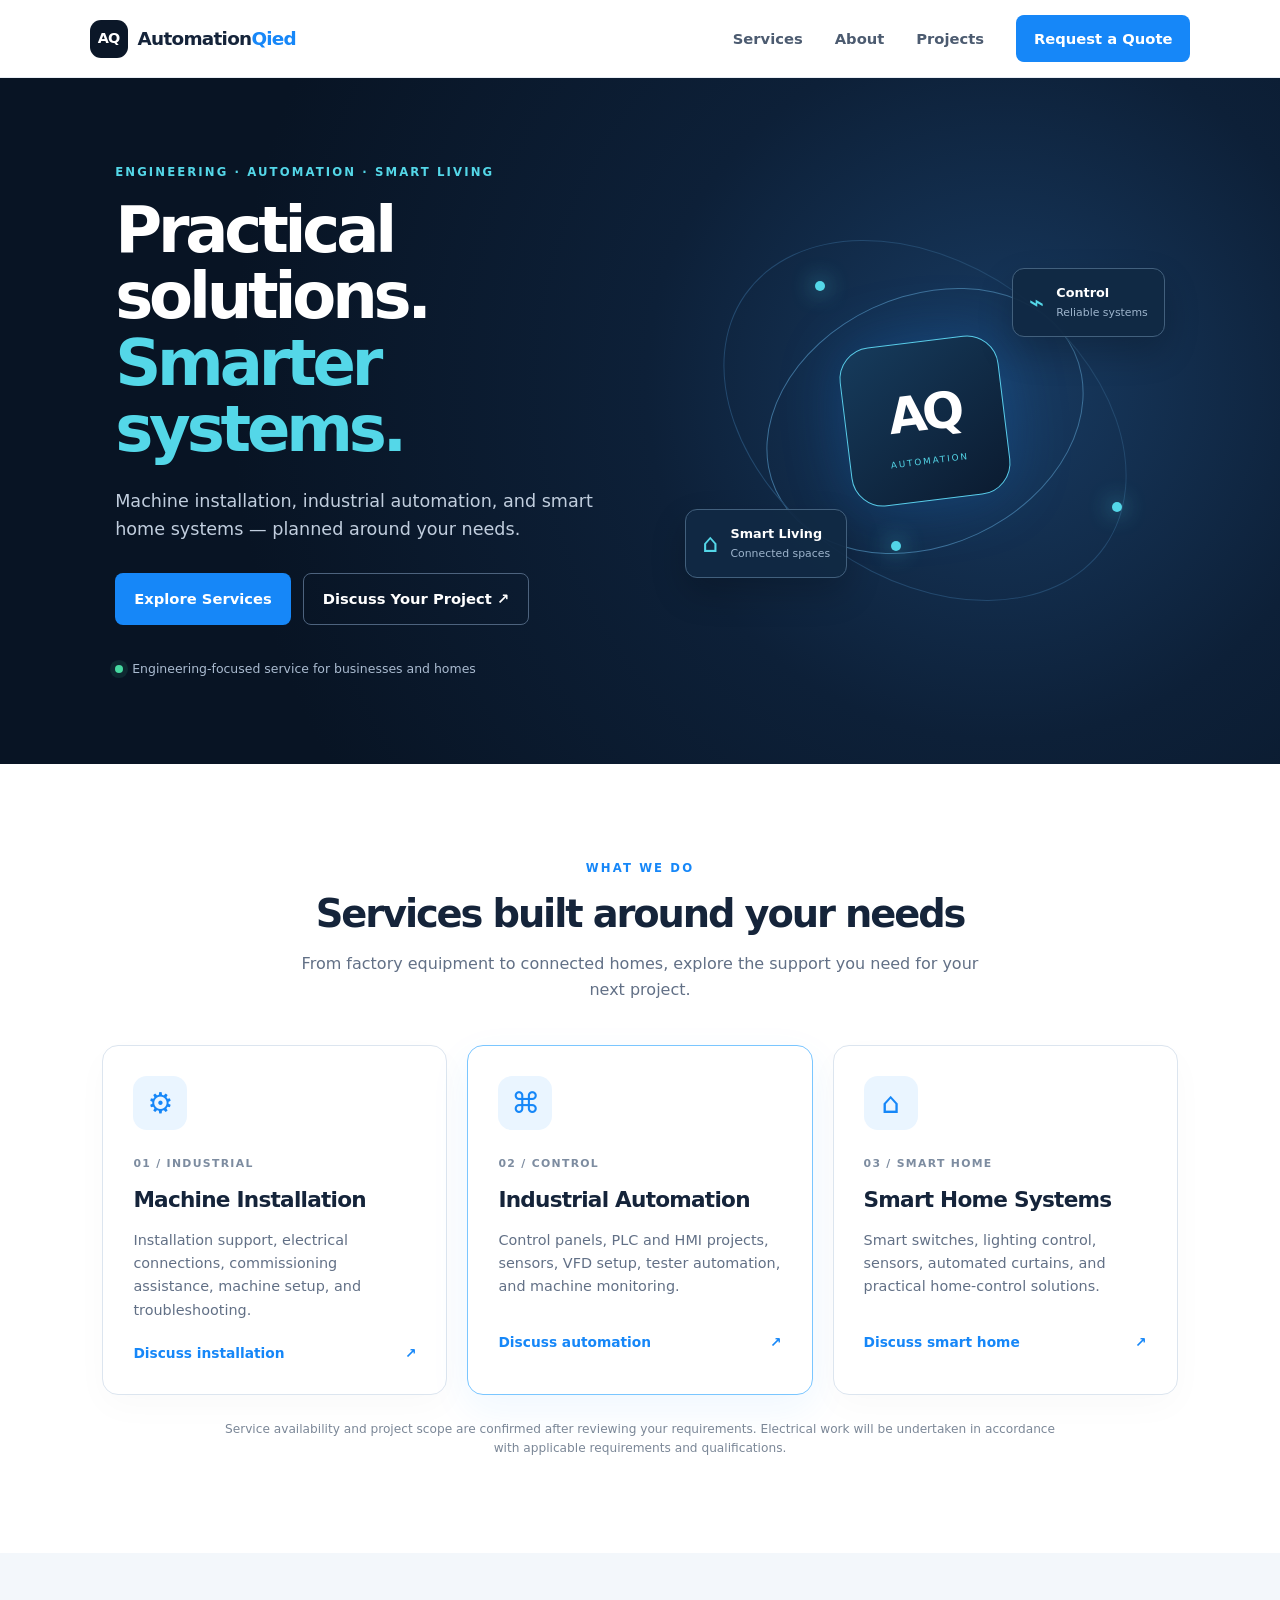
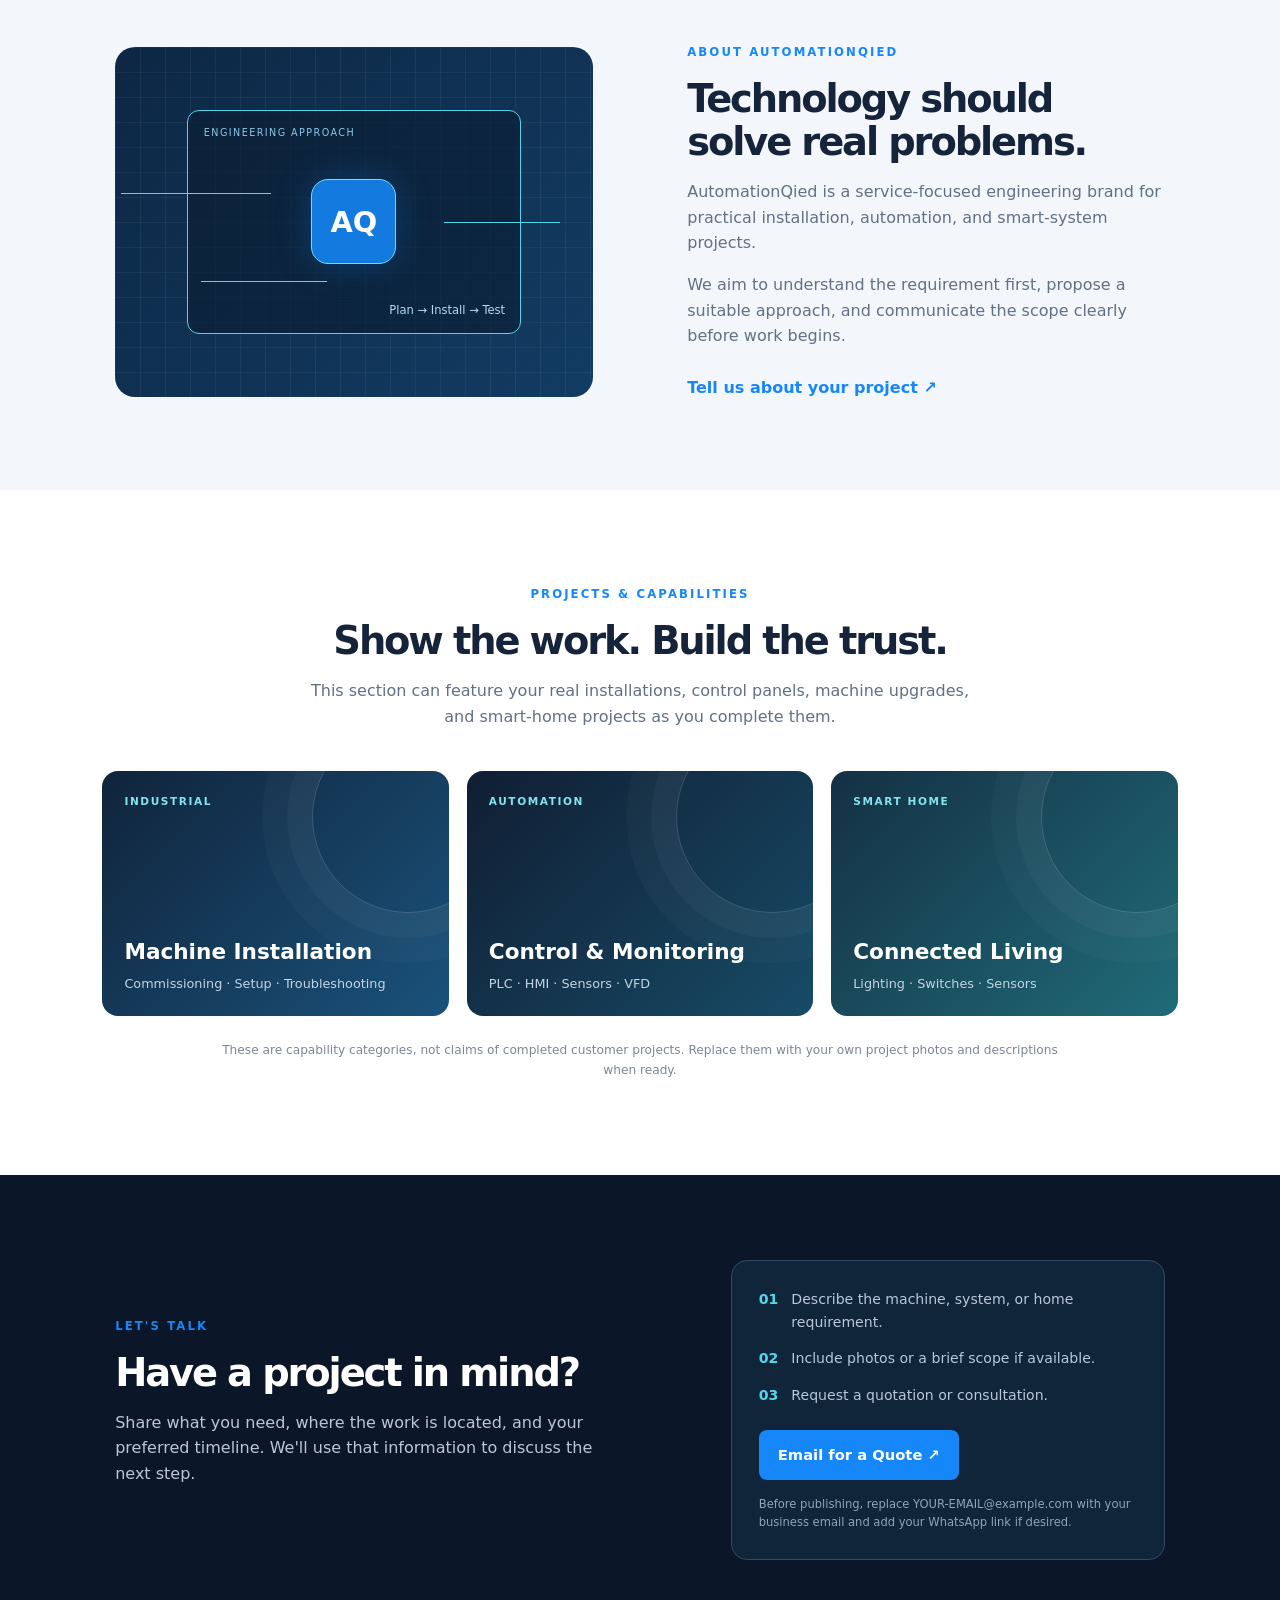
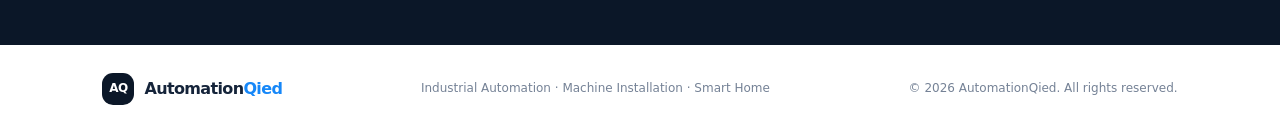
==== index.html @ 0f3cecfa "Add files via upload" ====
<!doctype html>
<html lang="en">
<head>
  <meta charset="utf-8">
  <meta name="viewport" content="width=device-width, initial-scale=1">
  <meta name="description" content="AutomationQied provides industrial machine installation, automation engineering, and smart home solutions.">
  <title>AutomationQied | Industrial Automation & Smart Living</title>
  <link rel="stylesheet" href="style.css">
</head>
<body>
  <header class="site-header">
    <a class="brand" href="#home" aria-label="AutomationQied home">
      <span class="brand-mark">AQ</span>
      <span>Automation<span class="brand-accent">Qied</span></span>
    </a>
    <button class="menu-toggle" aria-label="Toggle navigation" aria-expanded="false">☰</button>
    <nav class="nav">
      <a href="#services">Services</a>
      <a href="#about">About</a>
      <a href="#projects">Projects</a>
      <a class="nav-cta" href="#contact">Request a Quote</a>
    </nav>
  </header>

  <main>
    <section class="hero" id="home">
      <div class="hero-content">
        <p class="eyebrow">ENGINEERING · AUTOMATION · SMART LIVING</p>
        <h1>Practical solutions.<br><span>Smarter systems.</span></h1>
        <p class="hero-copy">Machine installation, industrial automation, and smart home systems — planned around your needs.</p>
        <div class="hero-actions">
          <a class="button button-primary" href="#services">Explore Services</a>
          <a class="button button-secondary" href="#contact">Discuss Your Project ↗</a>
        </div>
        <div class="trust-line"><span class="status-dot"></span> Engineering-focused service for businesses and homes</div>
      </div>
      <div class="hero-art" aria-label="Abstract automation system illustration">
        <div class="orbit orbit-one"></div><div class="orbit orbit-two"></div>
        <div class="core"><span>AQ</span><small>AUTOMATION</small></div>
        <div class="floating-card card-top"><span class="mini-icon">⌁</span><div><b>Control</b><small>Reliable systems</small></div></div>
        <div class="floating-card card-bottom"><span class="mini-icon">⌂</span><div><b>Smart Living</b><small>Connected spaces</small></div></div>
        <div class="node node-one"></div><div class="node node-two"></div><div class="node node-three"></div>
      </div>
    </section>

    <section class="section services-section" id="services">
      <div class="section-heading">
        <p class="eyebrow">WHAT WE DO</p>
        <h2>Services built around your needs</h2>
        <p>From factory equipment to connected homes, explore the support you need for your next project.</p>
      </div>
      <div class="service-grid">
        <article class="service-card">
          <div class="service-icon">⚙</div>
          <p class="card-number">01 / INDUSTRIAL</p>
          <h3>Machine Installation</h3>
          <p>Installation support, electrical connections, commissioning assistance, machine setup, and troubleshooting.</p>
          <a href="#contact">Discuss installation <span>↗</span></a>
        </article>
        <article class="service-card featured">
          <div class="service-icon">⌘</div>
          <p class="card-number">02 / CONTROL</p>
          <h3>Industrial Automation</h3>
          <p>Control panels, PLC and HMI projects, sensors, VFD setup, tester automation, and machine monitoring.</p>
          <a href="#contact">Discuss automation <span>↗</span></a>
        </article>
        <article class="service-card">
          <div class="service-icon">⌂</div>
          <p class="card-number">03 / SMART HOME</p>
          <h3>Smart Home Systems</h3>
          <p>Smart switches, lighting control, sensors, automated curtains, and practical home-control solutions.</p>
          <a href="#contact">Discuss smart home <span>↗</span></a>
        </article>
      </div>
      <p class="scope-note">Service availability and project scope are confirmed after reviewing your requirements. Electrical work will be undertaken in accordance with applicable requirements and qualifications.</p>
    </section>

    <section class="about-section" id="about">
      <div class="about-visual">
        <div class="blueprint-grid"></div>
        <div class="blueprint-panel">
          <span class="panel-label">ENGINEERING APPROACH</span>
          <div class="circuit-line line-a"></div><div class="circuit-line line-b"></div><div class="circuit-line line-c"></div>
          <div class="panel-chip">AQ</div>
          <span class="blueprint-caption">Plan → Install → Test</span>
        </div>
      </div>
      <div class="about-copy">
        <p class="eyebrow">ABOUT AUTOMATIONQIED</p>
        <h2>Technology should solve real problems.</h2>
        <p>AutomationQied is a service-focused engineering brand for practical installation, automation, and smart-system projects.</p>
        <p>We aim to understand the requirement first, propose a suitable approach, and communicate the scope clearly before work begins.</p>
        <a class="text-link" href="#contact">Tell us about your project ↗</a>
      </div>
    </section>

    <section class="section projects-section" id="projects">
      <div class="section-heading">
        <p class="eyebrow">PROJECTS & CAPABILITIES</p>
        <h2>Show the work. Build the trust.</h2>
        <p>This section can feature your real installations, control panels, machine upgrades, and smart-home projects as you complete them.</p>
      </div>
      <div class="project-grid">
        <article class="project-tile tile-one"><span class="tile-tag">INDUSTRIAL</span><div><h3>Machine Installation</h3><p>Commissioning · Setup · Troubleshooting</p></div></article>
        <article class="project-tile tile-two"><span class="tile-tag">AUTOMATION</span><div><h3>Control & Monitoring</h3><p>PLC · HMI · Sensors · VFD</p></div></article>
        <article class="project-tile tile-three"><span class="tile-tag">SMART HOME</span><div><h3>Connected Living</h3><p>Lighting · Switches · Sensors</p></div></article>
      </div>
      <p class="scope-note">These are capability categories, not claims of completed customer projects. Replace them with your own project photos and descriptions when ready.</p>
    </section>

    <section class="contact-section" id="contact">
      <div>
        <p class="eyebrow">LET'S TALK</p>
        <h2>Have a project in mind?</h2>
        <p>Share what you need, where the work is located, and your preferred timeline. We'll use that information to discuss the next step.</p>
      </div>
      <div class="contact-panel">
        <p><span>01</span> Describe the machine, system, or home requirement.</p>
        <p><span>02</span> Include photos or a brief scope if available.</p>
        <p><span>03</span> Request a quotation or consultation.</p>
        <a class="button button-primary" href="mailto:YOUR-EMAIL@example.com?subject=AutomationQied%20Project%20Enquiry">Email for a Quote ↗</a>
        <small>Before publishing, replace YOUR-EMAIL@example.com with your business email and add your WhatsApp link if desired.</small>
      </div>
    </section>
  </main>

  <footer class="site-footer">
    <a class="brand" href="#home"><span class="brand-mark">AQ</span><span>Automation<span class="brand-accent">Qied</span></span></a>
    <p>Industrial Automation · Machine Installation · Smart Home</p>
    <span>© <span id="year"></span> AutomationQied. All rights reserved.</span>
  </footer>
  <script src="script.js"></script>
</body>
</html>
---- style.css ----
:root{--navy:#0b1728;--navy2:#10233c;--blue:#1687f8;--cyan:#54d7e8;--ink:#15243a;--muted:#627086;--pale:#f3f7fb;--line:#dce5ef;--white:#fff}
*{box-sizing:border-box}html{scroll-behavior:smooth;scroll-padding-top:90px}body{margin:0;font-family:Inter,ui-sans-serif,system-ui,-apple-system,"Segoe UI",sans-serif;color:var(--ink);line-height:1.6}a{color:inherit;text-decoration:none}.site-header{height:78px;display:flex;align-items:center;justify-content:space-between;padding:0 7%;background:#fff;border-bottom:1px solid #e9eef5;position:sticky;top:0;z-index:10}.brand{display:flex;align-items:center;gap:10px;font-weight:800;font-size:1.15rem;letter-spacing:-.04em}.brand-mark{display:grid;place-items:center;width:38px;height:38px;border-radius:11px;background:var(--navy);color:#fff;font-size:.9rem;letter-spacing:-.05em}.brand-accent{color:var(--blue)}.nav{display:flex;align-items:center;gap:32px;font-size:.92rem;font-weight:600}.nav a:not(.nav-cta){color:#4c5b70}.nav a:hover,.text-link:hover{color:var(--blue)}.nav-cta{background:var(--blue);color:#fff;padding:12px 18px;border-radius:8px}.menu-toggle{display:none;background:none;border:0;font-size:1.6rem}.hero{min-height:590px;background:radial-gradient(circle at 78% 45%,#183b62 0,#0d2038 33%,#081424 72%);color:#fff;padding:85px 9%;display:grid;grid-template-columns:1.05fr .95fr;align-items:center;gap:40px;overflow:hidden}.hero-content{max-width:640px}.eyebrow{font-size:.73rem;letter-spacing:.18em;font-weight:800;color:var(--blue);margin:0 0 15px}.hero .eyebrow{color:var(--cyan)}h1,h2,h3,p{margin-top:0}h1{font-size:clamp(2.8rem,5vw,4.8rem);line-height:1.04;letter-spacing:-.065em;margin-bottom:24px}h1 span{color:var(--cyan)}.hero-copy{font-size:1.1rem;color:#c1cede;max-width:520px;margin-bottom:30px}.hero-actions{display:flex;gap:12px;flex-wrap:wrap}.button{display:inline-flex;align-items:center;justify-content:center;padding:13px 19px;border-radius:8px;font-weight:750;font-size:.92rem;transition:transform .2s,background .2s}.button:hover{transform:translateY(-2px)}.button-primary{background:var(--blue);color:#fff}.button-primary:hover{background:#0875df}.button-secondary{border:1px solid #4d637e;color:#fff}.trust-line{font-size:.78rem;color:#aabbd0;margin-top:34px;display:flex;align-items:center;gap:9px}.status-dot{width:8px;height:8px;border-radius:50%;background:#46d9a0;box-shadow:0 0 0 5px #46d9a01b}.hero-art{height:370px;position:relative;display:grid;place-items:center}.orbit{position:absolute;border:1px solid #3d7098;border-radius:50%;transform:rotate(-25deg)}.orbit-one{width:330px;height:250px}.orbit-two{width:440px;height:315px;border-color:#23496e;transform:rotate(35deg)}.core{width:160px;height:160px;border:1px solid #58cce9;border-radius:32px;background:linear-gradient(145deg,#163b5c,#0b1b30);box-shadow:0 0 65px #1687f83b;display:flex;align-items:center;justify-content:center;flex-direction:column;transform:rotate(-7deg);z-index:2}.core span{font-size:3.1rem;font-weight:900;letter-spacing:-.09em;color:#fff}.core small{font-size:.55rem;letter-spacing:.22em;color:var(--cyan)}.floating-card{position:absolute;display:flex;gap:12px;align-items:center;padding:13px 16px;border:1px solid #42607d;background:#102944eF;border-radius:12px;box-shadow:0 15px 35px #0003;z-index:3}.floating-card b,.floating-card small{display:block}.floating-card b{font-size:.8rem}.floating-card small{font-size:.68rem;color:#9db4cc}.mini-icon{font-size:1.6rem;color:var(--cyan)}.card-top{top:32px;right:0}.card-bottom{bottom:28px;left:0}.node{position:absolute;width:10px;height:10px;background:var(--cyan);border-radius:50%;box-shadow:0 0 22px var(--cyan)}.node-one{top:45px;left:27%}.node-two{right:9%;bottom:94px}.node-three{bottom:55px;left:43%}.section{padding:95px 8%}.section-heading{text-align:center;max-width:680px;margin:0 auto 42px}.section-heading h2,.about-copy h2,.contact-section h2{font-size:clamp(2rem,3vw,3rem);letter-spacing:-.055em;line-height:1.12;margin-bottom:16px}.section-heading>p:last-child,.about-copy>p:not(.eyebrow),.contact-section>div>p:not(.eyebrow){color:var(--muted)}.service-grid{display:grid;grid-template-columns:repeat(3,1fr);gap:20px}.service-card{border:1px solid var(--line);border-radius:16px;padding:30px;background:#fff;min-height:320px;box-shadow:0 12px 35px #11223a06}.service-card.featured{border-color:#7ac6ff;box-shadow:0 14px 40px #1687f812}.service-icon{width:54px;height:54px;display:grid;place-items:center;background:#eaf5ff;border-radius:14px;font-size:1.8rem;color:var(--blue);margin-bottom:25px}.card-number{font-size:.68rem;letter-spacing:.12em;font-weight:800;color:#7d8ca0}.service-card h3{font-size:1.35rem;letter-spacing:-.035em;margin-bottom:12px}.service-card>p:not(.card-number){font-size:.9rem;color:var(--muted);min-height:82px}.service-card a{display:flex;justify-content:space-between;align-items:center;font-weight:750;font-size:.86rem;color:var(--blue);margin-top:20px}.scope-note{font-size:.76rem;color:#7b8797;text-align:center;margin:25px auto 0;max-width:850px}.about-section{background:var(--pale);padding:90px 9%;display:grid;grid-template-columns:1fr 1fr;align-items:center;gap:9%}.about-visual{height:350px;position:relative;background:linear-gradient(135deg,#0d2744,#123c63);border-radius:20px;overflow:hidden;display:grid;place-items:center}.blueprint-grid{position:absolute;inset:0;background-image:linear-gradient(#ffffff0c 1px,transparent 1px),linear-gradient(90deg,#ffffff0c 1px,transparent 1px);background-size:25px 25px}.blueprint-panel{width:70%;height:64%;border:1px solid #58d2e8;border-radius:12px;position:relative;background:#0b1d32a8;display:grid;place-items:center}.panel-label{position:absolute;top:14px;left:16px;font-size:.6rem;letter-spacing:.15em;color:#8dc6e7}.panel-chip{width:85px;height:85px;display:grid;place-items:center;background:#137be0;color:#fff;border:1px solid #72dcf2;border-radius:17px;font-size:1.8rem;font-weight:900;box-shadow:0 0 35px #1687f844}.circuit-line{position:absolute;height:1px;background:#55d6e8}.line-a{width:45%;left:-20%;top:37%}.line-b{width:35%;right:-12%;top:50%}.line-c{width:38%;left:4%;bottom:23%}.blueprint-caption{position:absolute;bottom:13px;right:15px;color:#b5d9ee;font-size:.72rem}.about-copy h2{max-width:480px}.about-copy>p:not(.eyebrow){max-width:500px}.text-link{display:inline-block;margin-top:10px;color:var(--blue);font-weight:800}.projects-section{background:#fff}.project-grid{display:grid;grid-template-columns:repeat(3,1fr);gap:18px}.project-tile{min-height:245px;padding:22px;border-radius:16px;display:flex;flex-direction:column;justify-content:space-between;color:#fff;overflow:hidden;position:relative;background:linear-gradient(135deg,#10243b,#1a527b)}.project-tile:after{content:"";position:absolute;width:190px;height:190px;border:1px solid #ffffff2c;border-radius:50%;right:-55px;top:-50px;box-shadow:0 0 0 25px #ffffff08,0 0 0 50px #ffffff06}.tile-two{background:linear-gradient(135deg,#101e33,#174b66)}.tile-three{background:linear-gradient(135deg,#143044,#206b78)}.tile-tag{font-size:.66rem;letter-spacing:.15em;font-weight:800;color:#83e4ef;z-index:1}.project-tile>div{z-index:1}.project-tile h3{font-size:1.35rem;margin-bottom:4px}.project-tile p{font-size:.8rem;color:#c4d4e4;margin-bottom:0}.contact-section{padding:85px 9%;background:var(--navy);color:#fff;display:grid;grid-template-columns:1fr .85fr;gap:10%;align-items:center}.contact-section>div>p:not(.eyebrow){color:#b9c8d9;max-width:490px}.contact-panel{border:1px solid #344a63;background:#10243a;border-radius:16px;padding:27px}.contact-panel p{font-size:.88rem;color:#d6e1ed;display:flex;gap:13px}.contact-panel p span{color:var(--cyan);font-weight:900}.contact-panel .button{margin:10px 0 15px}.contact-panel small{display:block;color:#8fa4ba;font-size:.72rem}.site-footer{padding:28px 8%;display:flex;align-items:center;justify-content:space-between;gap:20px;flex-wrap:wrap;background:#fff}.site-footer p,.site-footer>span{font-size:.75rem;color:#758296;margin:0}.site-footer .brand{font-size:1rem}.site-footer .brand-mark{width:32px;height:32px;font-size:.75rem}
@media(max-width:850px){.site-header{padding:0 5%}.menu-toggle{display:block;color:var(--ink)}.nav{display:none;position:absolute;top:77px;left:0;right:0;padding:22px 6%;background:#fff;border-bottom:1px solid var(--line);flex-direction:column;align-items:stretch;gap:18px}.nav.open{display:flex}.nav-cta{text-align:center}.hero{grid-template-columns:1fr;padding:70px 7%;gap:5px}.hero-art{height:300px}.service-grid,.project-grid{grid-template-columns:1fr}.service-card{min-height:unset}.service-card>p:not(.card-number){min-height:unset}.about-section,.contact-section{grid-template-columns:1fr;padding:70px 7%;gap:40px}.about-visual{height:300px}.section{padding:70px 7%}.site-footer{padding:28px 7%;flex-direction:column;align-items:flex-start;gap:12px}}
@media(prefers-reduced-motion:reduce){html{scroll-behavior:auto}*,*:before,*:after{transition:none!important}}
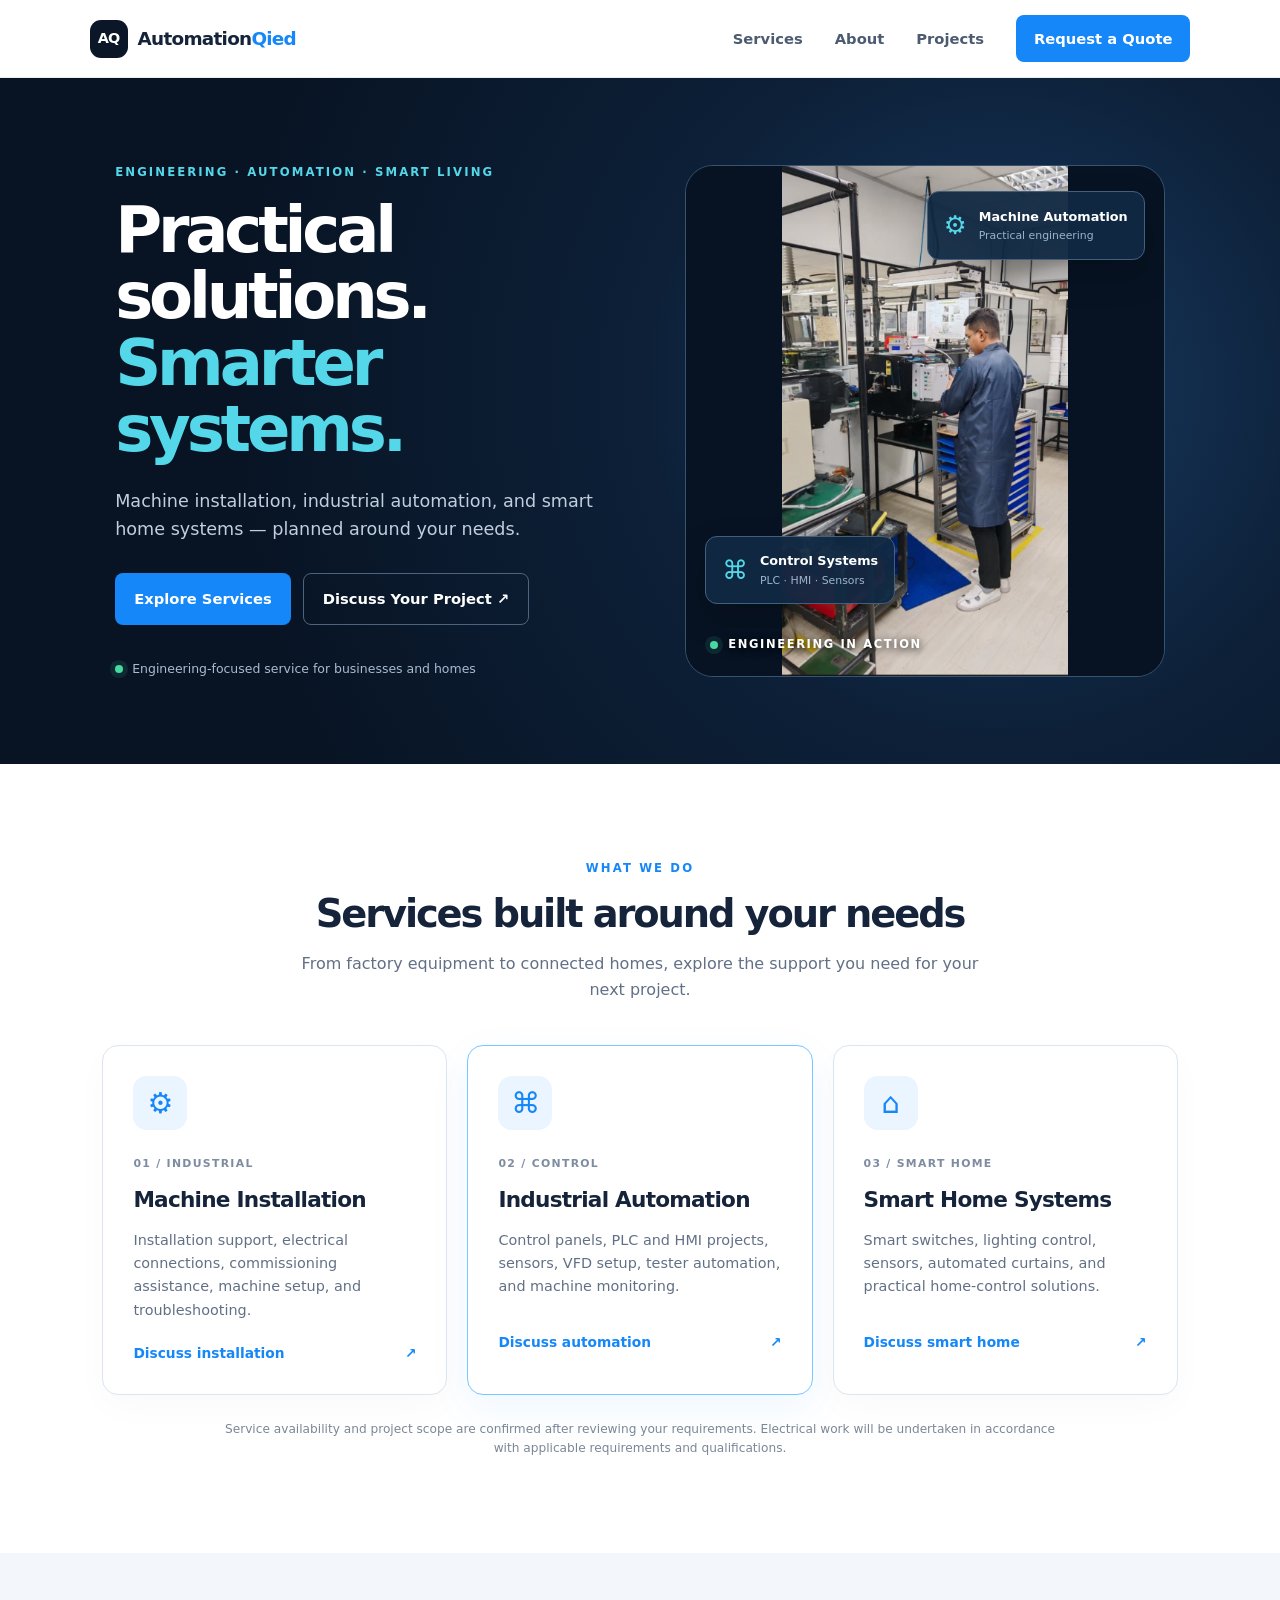
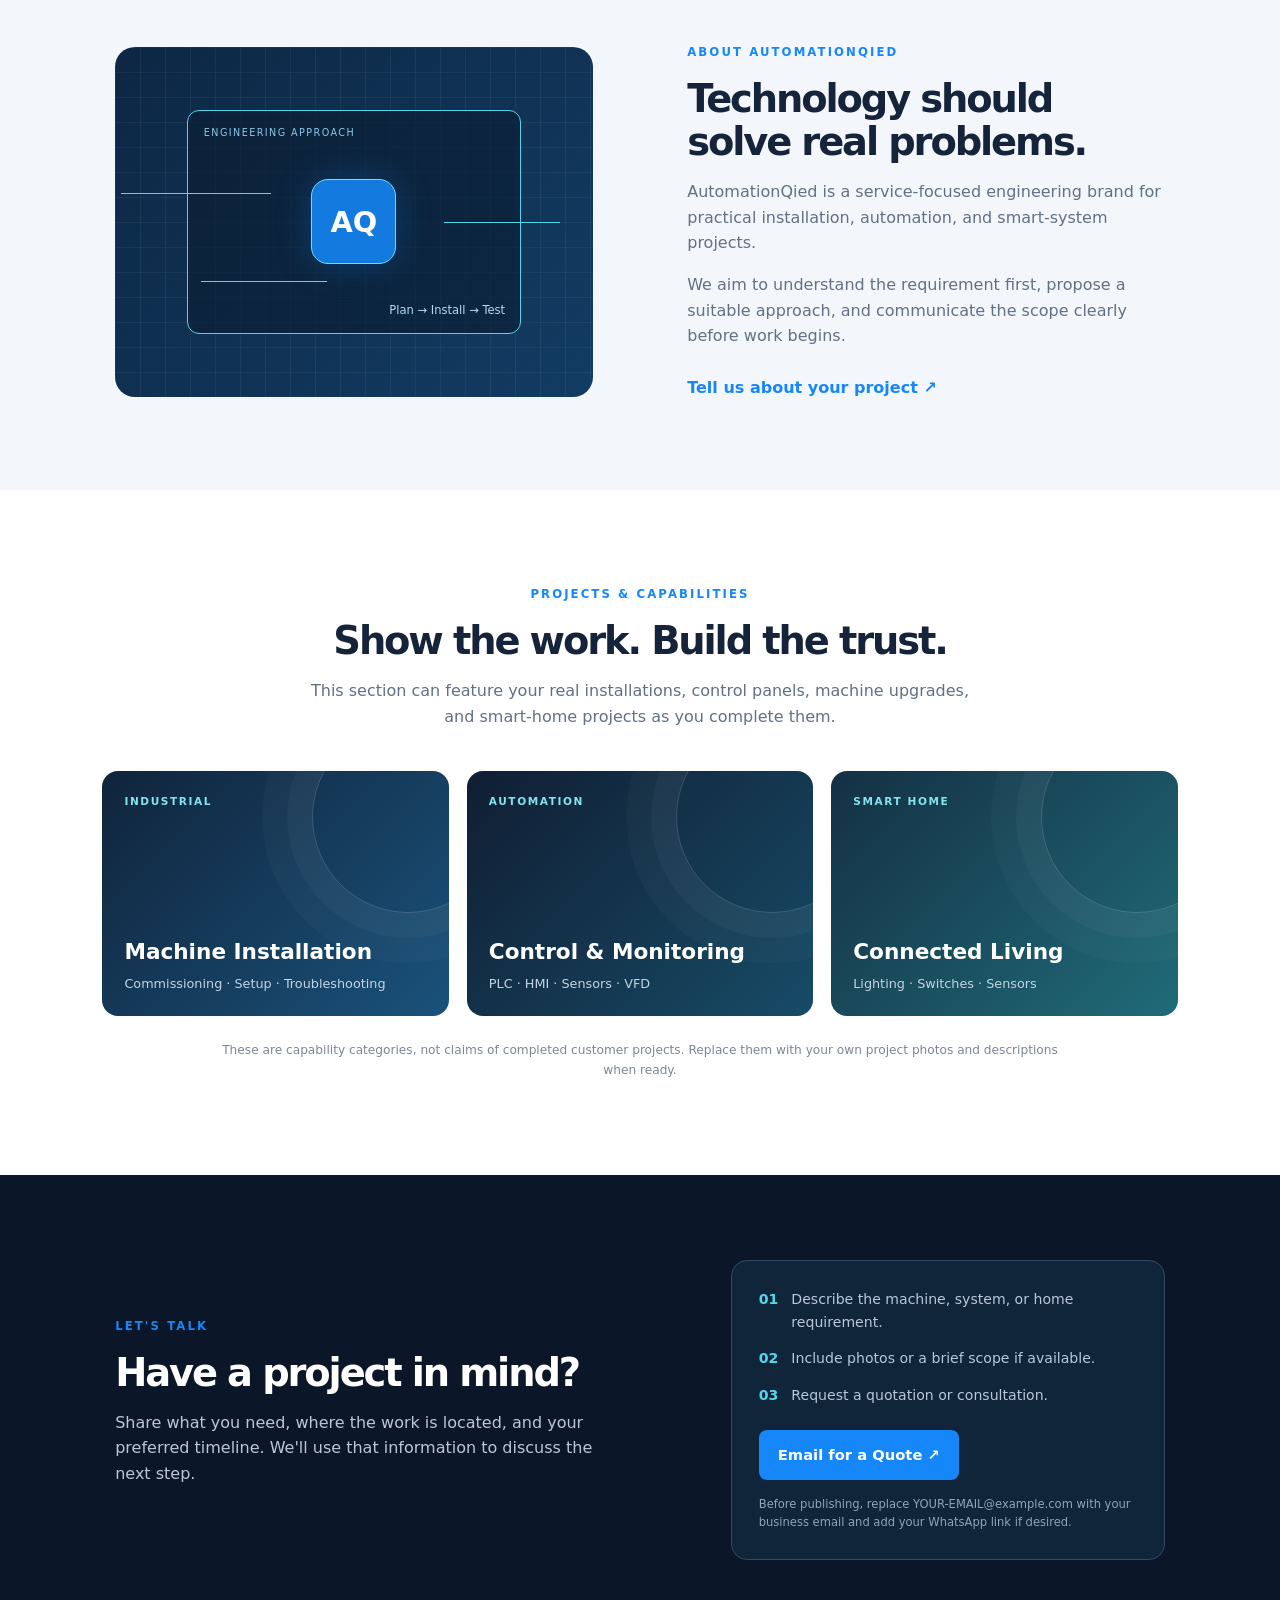
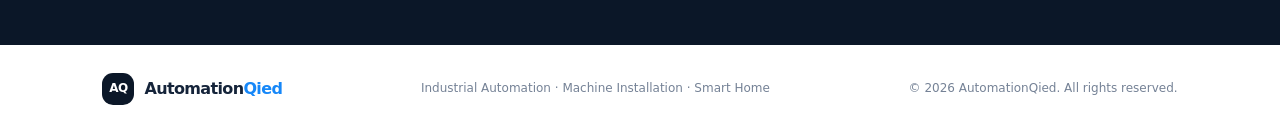
==== commit ebb094fd: "Add files via upload" ====
--- a/index.html
+++ b/index.html
@@ -34,12 +34,11 @@
         </div>
         <div class="trust-line"><span class="status-dot"></span> Engineering-focused service for businesses and homes</div>
       </div>
-      <div class="hero-art" aria-label="Abstract automation system illustration">
-        <div class="orbit orbit-one"></div><div class="orbit orbit-two"></div>
-        <div class="core"><span>AQ</span><small>AUTOMATION</small></div>
-        <div class="floating-card card-top"><span class="mini-icon">⌁</span><div><b>Control</b><small>Reliable systems</small></div></div>
-        <div class="floating-card card-bottom"><span class="mini-icon">⌂</span><div><b>Smart Living</b><small>Connected spaces</small></div></div>
-        <div class="node node-one"></div><div class="node node-two"></div><div class="node node-three"></div>
+      <div class="hero-art" aria-label="Engineering in action: machine testing work">
+        <img class="hero-photo" src="assets/images/engineering-in-action.png" alt="Engineering work beside an industrial testing machine">
+        <div class="floating-card card-top"><span class="mini-icon">⚙</span><div><b>Machine Automation</b><small>Practical engineering</small></div></div>
+        <div class="floating-card card-bottom"><span class="mini-icon">⌘</span><div><b>Control Systems</b><small>PLC · HMI · Sensors</small></div></div>
+        <div class="hero-photo-caption"><span class="status-dot"></span> ENGINEERING IN ACTION</div>
       </div>
     </section>
 
--- a/style.css
+++ b/style.css
@@ -2,3 +2,13 @@
 *{box-sizing:border-box}html{scroll-behavior:smooth;scroll-padding-top:90px}body{margin:0;font-family:Inter,ui-sans-serif,system-ui,-apple-system,"Segoe UI",sans-serif;color:var(--ink);line-height:1.6}a{color:inherit;text-decoration:none}.site-header{height:78px;display:flex;align-items:center;justify-content:space-between;padding:0 7%;background:#fff;border-bottom:1px solid #e9eef5;position:sticky;top:0;z-index:10}.brand{display:flex;align-items:center;gap:10px;font-weight:800;font-size:1.15rem;letter-spacing:-.04em}.brand-mark{display:grid;place-items:center;width:38px;height:38px;border-radius:11px;background:var(--navy);color:#fff;font-size:.9rem;letter-spacing:-.05em}.brand-accent{color:var(--blue)}.nav{display:flex;align-items:center;gap:32px;font-size:.92rem;font-weight:600}.nav a:not(.nav-cta){color:#4c5b70}.nav a:hover,.text-link:hover{color:var(--blue)}.nav-cta{background:var(--blue);color:#fff;padding:12px 18px;border-radius:8px}.menu-toggle{display:none;background:none;border:0;font-size:1.6rem}.hero{min-height:590px;background:radial-gradient(circle at 78% 45%,#183b62 0,#0d2038 33%,#081424 72%);color:#fff;padding:85px 9%;display:grid;grid-template-columns:1.05fr .95fr;align-items:center;gap:40px;overflow:hidden}.hero-content{max-width:640px}.eyebrow{font-size:.73rem;letter-spacing:.18em;font-weight:800;color:var(--blue);margin:0 0 15px}.hero .eyebrow{color:var(--cyan)}h1,h2,h3,p{margin-top:0}h1{font-size:clamp(2.8rem,5vw,4.8rem);line-height:1.04;letter-spacing:-.065em;margin-bottom:24px}h1 span{color:var(--cyan)}.hero-copy{font-size:1.1rem;color:#c1cede;max-width:520px;margin-bottom:30px}.hero-actions{display:flex;gap:12px;flex-wrap:wrap}.button{display:inline-flex;align-items:center;justify-content:center;padding:13px 19px;border-radius:8px;font-weight:750;font-size:.92rem;transition:transform .2s,background .2s}.button:hover{transform:translateY(-2px)}.button-primary{background:var(--blue);color:#fff}.button-primary:hover{background:#0875df}.button-secondary{border:1px solid #4d637e;color:#fff}.trust-line{font-size:.78rem;color:#aabbd0;margin-top:34px;display:flex;align-items:center;gap:9px}.status-dot{width:8px;height:8px;border-radius:50%;background:#46d9a0;box-shadow:0 0 0 5px #46d9a01b}.hero-art{height:370px;position:relative;display:grid;place-items:center}.orbit{position:absolute;border:1px solid #3d7098;border-radius:50%;transform:rotate(-25deg)}.orbit-one{width:330px;height:250px}.orbit-two{width:440px;height:315px;border-color:#23496e;transform:rotate(35deg)}.core{width:160px;height:160px;border:1px solid #58cce9;border-radius:32px;background:linear-gradient(145deg,#163b5c,#0b1b30);box-shadow:0 0 65px #1687f83b;display:flex;align-items:center;justify-content:center;flex-direction:column;transform:rotate(-7deg);z-index:2}.core span{font-size:3.1rem;font-weight:900;letter-spacing:-.09em;color:#fff}.core small{font-size:.55rem;letter-spacing:.22em;color:var(--cyan)}.floating-card{position:absolute;display:flex;gap:12px;align-items:center;padding:13px 16px;border:1px solid #42607d;background:#102944eF;border-radius:12px;box-shadow:0 15px 35px #0003;z-index:3}.floating-card b,.floating-card small{display:block}.floating-card b{font-size:.8rem}.floating-card small{font-size:.68rem;color:#9db4cc}.mini-icon{font-size:1.6rem;color:var(--cyan)}.card-top{top:32px;right:0}.card-bottom{bottom:28px;left:0}.node{position:absolute;width:10px;height:10px;background:var(--cyan);border-radius:50%;box-shadow:0 0 22px var(--cyan)}.node-one{top:45px;left:27%}.node-two{right:9%;bottom:94px}.node-three{bottom:55px;left:43%}.section{padding:95px 8%}.section-heading{text-align:center;max-width:680px;margin:0 auto 42px}.section-heading h2,.about-copy h2,.contact-section h2{font-size:clamp(2rem,3vw,3rem);letter-spacing:-.055em;line-height:1.12;margin-bottom:16px}.section-heading>p:last-child,.about-copy>p:not(.eyebrow),.contact-section>div>p:not(.eyebrow){color:var(--muted)}.service-grid{display:grid;grid-template-columns:repeat(3,1fr);gap:20px}.service-card{border:1px solid var(--line);border-radius:16px;padding:30px;background:#fff;min-height:320px;box-shadow:0 12px 35px #11223a06}.service-card.featured{border-color:#7ac6ff;box-shadow:0 14px 40px #1687f812}.service-icon{width:54px;height:54px;display:grid;place-items:center;background:#eaf5ff;border-radius:14px;font-size:1.8rem;color:var(--blue);margin-bottom:25px}.card-number{font-size:.68rem;letter-spacing:.12em;font-weight:800;color:#7d8ca0}.service-card h3{font-size:1.35rem;letter-spacing:-.035em;margin-bottom:12px}.service-card>p:not(.card-number){font-size:.9rem;color:var(--muted);min-height:82px}.service-card a{display:flex;justify-content:space-between;align-items:center;font-weight:750;font-size:.86rem;color:var(--blue);margin-top:20px}.scope-note{font-size:.76rem;color:#7b8797;text-align:center;margin:25px auto 0;max-width:850px}.about-section{background:var(--pale);padding:90px 9%;display:grid;grid-template-columns:1fr 1fr;align-items:center;gap:9%}.about-visual{height:350px;position:relative;background:linear-gradient(135deg,#0d2744,#123c63);border-radius:20px;overflow:hidden;display:grid;place-items:center}.blueprint-grid{position:absolute;inset:0;background-image:linear-gradient(#ffffff0c 1px,transparent 1px),linear-gradient(90deg,#ffffff0c 1px,transparent 1px);background-size:25px 25px}.blueprint-panel{width:70%;height:64%;border:1px solid #58d2e8;border-radius:12px;position:relative;background:#0b1d32a8;display:grid;place-items:center}.panel-label{position:absolute;top:14px;left:16px;font-size:.6rem;letter-spacing:.15em;color:#8dc6e7}.panel-chip{width:85px;height:85px;display:grid;place-items:center;background:#137be0;color:#fff;border:1px solid #72dcf2;border-radius:17px;font-size:1.8rem;font-weight:900;box-shadow:0 0 35px #1687f844}.circuit-line{position:absolute;height:1px;background:#55d6e8}.line-a{width:45%;left:-20%;top:37%}.line-b{width:35%;right:-12%;top:50%}.line-c{width:38%;left:4%;bottom:23%}.blueprint-caption{position:absolute;bottom:13px;right:15px;color:#b5d9ee;font-size:.72rem}.about-copy h2{max-width:480px}.about-copy>p:not(.eyebrow){max-width:500px}.text-link{display:inline-block;margin-top:10px;color:var(--blue);font-weight:800}.projects-section{background:#fff}.project-grid{display:grid;grid-template-columns:repeat(3,1fr);gap:18px}.project-tile{min-height:245px;padding:22px;border-radius:16px;display:flex;flex-direction:column;justify-content:space-between;color:#fff;overflow:hidden;position:relative;background:linear-gradient(135deg,#10243b,#1a527b)}.project-tile:after{content:"";position:absolute;width:190px;height:190px;border:1px solid #ffffff2c;border-radius:50%;right:-55px;top:-50px;box-shadow:0 0 0 25px #ffffff08,0 0 0 50px #ffffff06}.tile-two{background:linear-gradient(135deg,#101e33,#174b66)}.tile-three{background:linear-gradient(135deg,#143044,#206b78)}.tile-tag{font-size:.66rem;letter-spacing:.15em;font-weight:800;color:#83e4ef;z-index:1}.project-tile>div{z-index:1}.project-tile h3{font-size:1.35rem;margin-bottom:4px}.project-tile p{font-size:.8rem;color:#c4d4e4;margin-bottom:0}.contact-section{padding:85px 9%;background:var(--navy);color:#fff;display:grid;grid-template-columns:1fr .85fr;gap:10%;align-items:center}.contact-section>div>p:not(.eyebrow){color:#b9c8d9;max-width:490px}.contact-panel{border:1px solid #344a63;background:#10243a;border-radius:16px;padding:27px}.contact-panel p{font-size:.88rem;color:#d6e1ed;display:flex;gap:13px}.contact-panel p span{color:var(--cyan);font-weight:900}.contact-panel .button{margin:10px 0 15px}.contact-panel small{display:block;color:#8fa4ba;font-size:.72rem}.site-footer{padding:28px 8%;display:flex;align-items:center;justify-content:space-between;gap:20px;flex-wrap:wrap;background:#fff}.site-footer p,.site-footer>span{font-size:.75rem;color:#758296;margin:0}.site-footer .brand{font-size:1rem}.site-footer .brand-mark{width:32px;height:32px;font-size:.75rem}
 @media(max-width:850px){.site-header{padding:0 5%}.menu-toggle{display:block;color:var(--ink)}.nav{display:none;position:absolute;top:77px;left:0;right:0;padding:22px 6%;background:#fff;border-bottom:1px solid var(--line);flex-direction:column;align-items:stretch;gap:18px}.nav.open{display:flex}.nav-cta{text-align:center}.hero{grid-template-columns:1fr;padding:70px 7%;gap:5px}.hero-art{height:300px}.service-grid,.project-grid{grid-template-columns:1fr}.service-card{min-height:unset}.service-card>p:not(.card-number){min-height:unset}.about-section,.contact-section{grid-template-columns:1fr;padding:70px 7%;gap:40px}.about-visual{height:300px}.section{padding:70px 7%}.site-footer{padding:28px 7%;flex-direction:column;align-items:flex-start;gap:12px}}
 @media(prefers-reduced-motion:reduce){html{scroll-behavior:auto}*,*:before,*:after{transition:none!important}}
+
+/* Engineering in Action photo: local asset, no DNS/domain changes */
+.hero-art{height:clamp(420px,40vw,630px);min-height:420px;border:1px solid #38536e;border-radius:28px;overflow:hidden;background:#071323;display:flex;align-items:center;justify-content:center;isolation:isolate}
+.hero-photo{display:block;width:100%;height:100%;object-fit:contain;object-position:center center;background:#071323}
+.hero-art .floating-card{z-index:3}
+.hero-art .card-top{top:5%;right:4%}
+.hero-art .card-bottom{bottom:14%;left:4%}
+.hero-photo-caption{position:absolute;z-index:3;left:24px;bottom:22px;display:flex;align-items:center;gap:10px;color:#fff;font-size:.72rem;font-weight:850;letter-spacing:.14em;text-shadow:0 2px 8px #000}
+@media(max-width:850px){.hero-art{height:460px;min-height:0}.hero-photo{object-fit:contain}.hero-art .card-top{top:14px;right:12px}.hero-art .card-bottom{bottom:70px;left:12px}.hero-photo-caption{left:16px;bottom:18px;font-size:.62rem}}
+@media(max-width:480px){.hero-art{height:420px}.hero-art .floating-card{padding:9px 11px}.hero-art .floating-card b{font-size:.72rem}.hero-art .floating-card small{font-size:.62rem}}
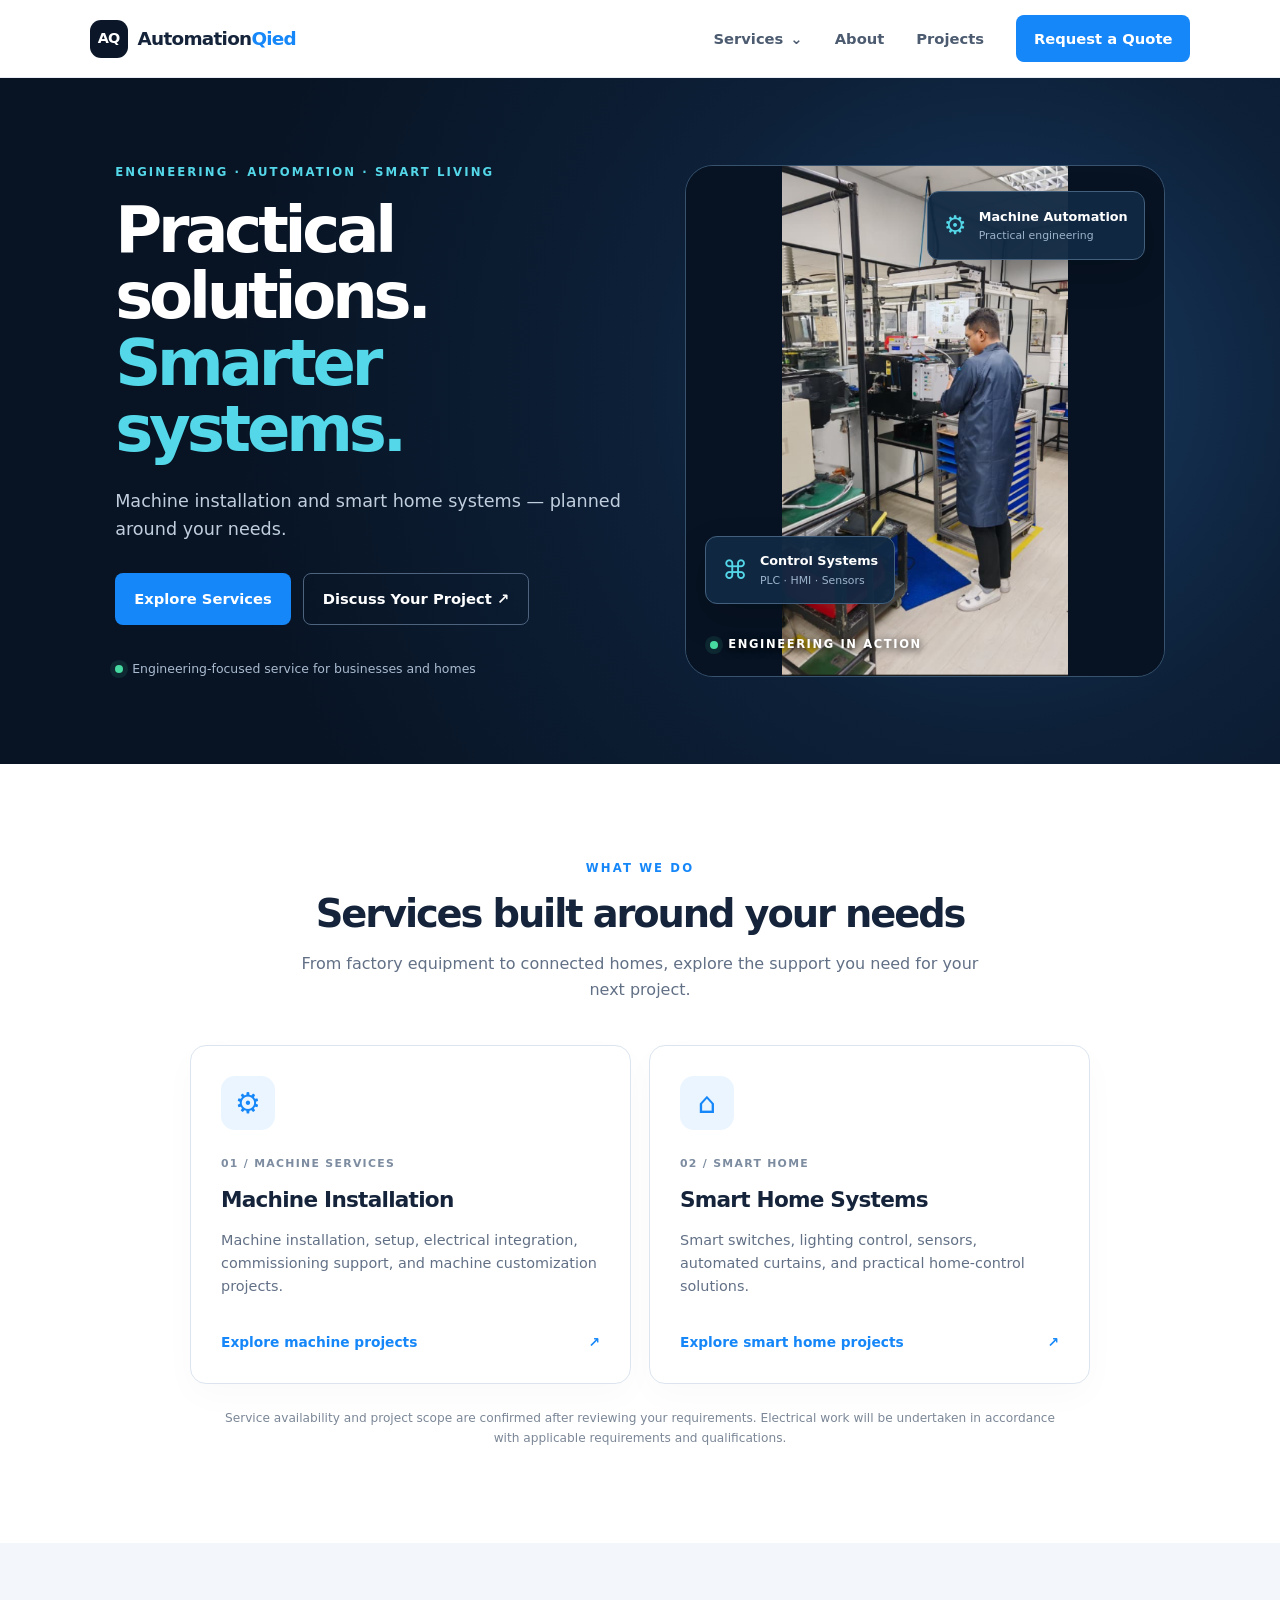
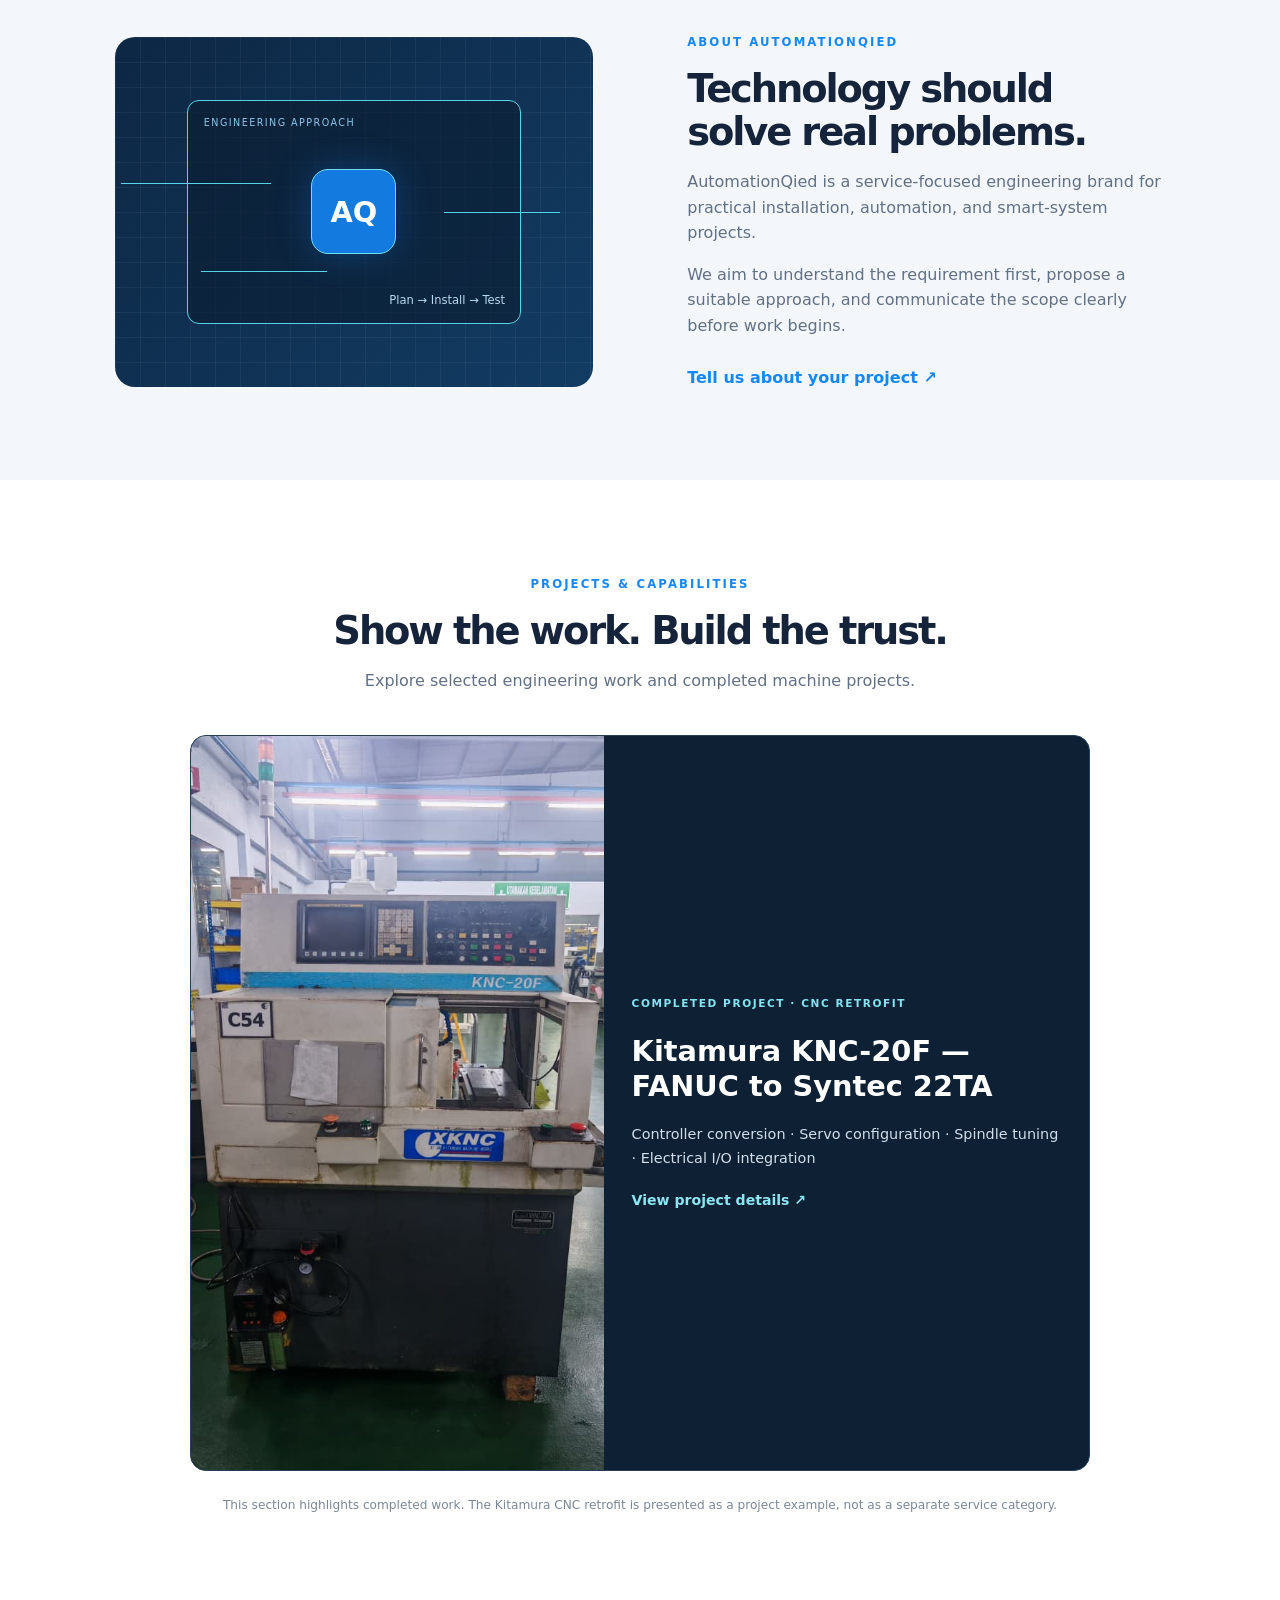
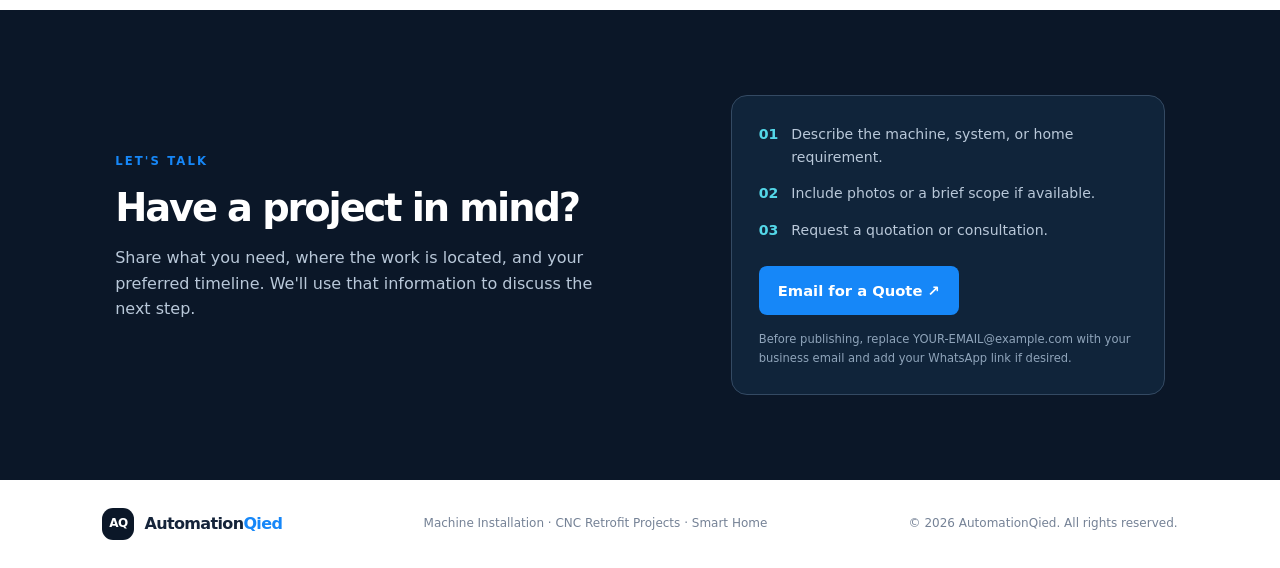
==== commit dd93cf95: "Add files via upload" ====
--- a/index.html
+++ b/index.html
@@ -14,8 +14,14 @@
       <span>Automation<span class="brand-accent">Qied</span></span>
     </a>
     <button class="menu-toggle" aria-label="Toggle navigation" aria-expanded="false">☰</button>
-    <nav class="nav">
-      <a href="#services">Services</a>
+    <nav class="nav" aria-label="Main navigation">
+      <div class="nav-dropdown">
+        <button class="nav-dropdown-toggle" type="button" aria-expanded="false" aria-haspopup="true">Services <span aria-hidden="true">⌄</span></button>
+        <div class="nav-dropdown-menu">
+          <a href="machine-installation.html">Machine Installation</a>
+          <a href="smart-home.html">Smart Home Systems</a>
+        </div>
+      </div>
       <a href="#about">About</a>
       <a href="#projects">Projects</a>
       <a class="nav-cta" href="#contact">Request a Quote</a>
@@ -27,7 +33,7 @@
       <div class="hero-content">
         <p class="eyebrow">ENGINEERING · AUTOMATION · SMART LIVING</p>
         <h1>Practical solutions.<br><span>Smarter systems.</span></h1>
-        <p class="hero-copy">Machine installation, industrial automation, and smart home systems — planned around your needs.</p>
+        <p class="hero-copy">Machine installation and smart home systems — planned around your needs.</p>
         <div class="hero-actions">
           <a class="button button-primary" href="#services">Explore Services</a>
           <a class="button button-secondary" href="#contact">Discuss Your Project ↗</a>
@@ -48,27 +54,20 @@
         <h2>Services built around your needs</h2>
         <p>From factory equipment to connected homes, explore the support you need for your next project.</p>
       </div>
-      <div class="service-grid">
-        <article class="service-card">
+      <div class="service-grid service-grid-two">
+        <article class="service-card" id="service-installation">
           <div class="service-icon">⚙</div>
-          <p class="card-number">01 / INDUSTRIAL</p>
+          <p class="card-number">01 / MACHINE SERVICES</p>
           <h3>Machine Installation</h3>
-          <p>Installation support, electrical connections, commissioning assistance, machine setup, and troubleshooting.</p>
-          <a href="#contact">Discuss installation <span>↗</span></a>
+          <p>Machine installation, setup, electrical integration, commissioning support, and machine customization projects.</p>
+          <a href="machine-installation.html">Explore machine projects <span>↗</span></a>
         </article>
-        <article class="service-card featured">
-          <div class="service-icon">⌘</div>
-          <p class="card-number">02 / CONTROL</p>
-          <h3>Industrial Automation</h3>
-          <p>Control panels, PLC and HMI projects, sensors, VFD setup, tester automation, and machine monitoring.</p>
-          <a href="#contact">Discuss automation <span>↗</span></a>
-        </article>
-        <article class="service-card">
+        <article class="service-card" id="service-smart-home">
           <div class="service-icon">⌂</div>
-          <p class="card-number">03 / SMART HOME</p>
+          <p class="card-number">02 / SMART HOME</p>
           <h3>Smart Home Systems</h3>
           <p>Smart switches, lighting control, sensors, automated curtains, and practical home-control solutions.</p>
-          <a href="#contact">Discuss smart home <span>↗</span></a>
+          <a href="smart-home.html">Explore smart home projects <span>↗</span></a>
         </article>
       </div>
       <p class="scope-note">Service availability and project scope are confirmed after reviewing your requirements. Electrical work will be undertaken in accordance with applicable requirements and qualifications.</p>
@@ -97,14 +96,20 @@
       <div class="section-heading">
         <p class="eyebrow">PROJECTS & CAPABILITIES</p>
         <h2>Show the work. Build the trust.</h2>
-        <p>This section can feature your real installations, control panels, machine upgrades, and smart-home projects as you complete them.</p>
+        <p>Explore selected engineering work and completed machine projects.</p>
       </div>
-      <div class="project-grid">
-        <article class="project-tile tile-one"><span class="tile-tag">INDUSTRIAL</span><div><h3>Machine Installation</h3><p>Commissioning · Setup · Troubleshooting</p></div></article>
-        <article class="project-tile tile-two"><span class="tile-tag">AUTOMATION</span><div><h3>Control & Monitoring</h3><p>PLC · HMI · Sensors · VFD</p></div></article>
-        <article class="project-tile tile-three"><span class="tile-tag">SMART HOME</span><div><h3>Connected Living</h3><p>Lighting · Switches · Sensors</p></div></article>
+      <div class="project-grid project-grid-single">
+        <a class="project-tile project-featured project-link" href="machine-installation.html" aria-label="View Kitamura CNC retrofit project details">
+          <img class="project-image" src="assets/images/kitamura-knc20f.jpg" alt="Kitamura KNC-20F CNC turning lathe, machine C54">
+          <div class="project-details">
+            <span class="tile-tag">COMPLETED PROJECT · CNC RETROFIT</span>
+            <h3>Kitamura KNC-20F — FANUC to Syntec 22TA</h3>
+            <p>Controller conversion · Servo configuration · Spindle tuning · Electrical I/O integration</p>
+            <span class="project-cta">View project details ↗</span>
+          </div>
+        </a>
       </div>
-      <p class="scope-note">These are capability categories, not claims of completed customer projects. Replace them with your own project photos and descriptions when ready.</p>
+      <p class="scope-note">This section highlights completed work. The Kitamura CNC retrofit is presented as a project example, not as a separate service category.</p>
     </section>
 
     <section class="contact-section" id="contact">
@@ -125,7 +130,7 @@
 
   <footer class="site-footer">
     <a class="brand" href="#home"><span class="brand-mark">AQ</span><span>Automation<span class="brand-accent">Qied</span></span></a>
-    <p>Industrial Automation · Machine Installation · Smart Home</p>
+    <p>Machine Installation · CNC Retrofit Projects · Smart Home</p>
     <span>© <span id="year"></span> AutomationQied. All rights reserved.</span>
   </footer>
   <script src="script.js"></script>
--- a/style.css
+++ b/style.css
@@ -1,5 +1,6 @@
 :root{--navy:#0b1728;--navy2:#10233c;--blue:#1687f8;--cyan:#54d7e8;--ink:#15243a;--muted:#627086;--pale:#f3f7fb;--line:#dce5ef;--white:#fff}
-*{box-sizing:border-box}html{scroll-behavior:smooth;scroll-padding-top:90px}body{margin:0;font-family:Inter,ui-sans-serif,system-ui,-apple-system,"Segoe UI",sans-serif;color:var(--ink);line-height:1.6}a{color:inherit;text-decoration:none}.site-header{height:78px;display:flex;align-items:center;justify-content:space-between;padding:0 7%;background:#fff;border-bottom:1px solid #e9eef5;position:sticky;top:0;z-index:10}.brand{display:flex;align-items:center;gap:10px;font-weight:800;font-size:1.15rem;letter-spacing:-.04em}.brand-mark{display:grid;place-items:center;width:38px;height:38px;border-radius:11px;background:var(--navy);color:#fff;font-size:.9rem;letter-spacing:-.05em}.brand-accent{color:var(--blue)}.nav{display:flex;align-items:center;gap:32px;font-size:.92rem;font-weight:600}.nav a:not(.nav-cta){color:#4c5b70}.nav a:hover,.text-link:hover{color:var(--blue)}.nav-cta{background:var(--blue);color:#fff;padding:12px 18px;border-radius:8px}.menu-toggle{display:none;background:none;border:0;font-size:1.6rem}.hero{min-height:590px;background:radial-gradient(circle at 78% 45%,#183b62 0,#0d2038 33%,#081424 72%);color:#fff;padding:85px 9%;display:grid;grid-template-columns:1.05fr .95fr;align-items:center;gap:40px;overflow:hidden}.hero-content{max-width:640px}.eyebrow{font-size:.73rem;letter-spacing:.18em;font-weight:800;color:var(--blue);margin:0 0 15px}.hero .eyebrow{color:var(--cyan)}h1,h2,h3,p{margin-top:0}h1{font-size:clamp(2.8rem,5vw,4.8rem);line-height:1.04;letter-spacing:-.065em;margin-bottom:24px}h1 span{color:var(--cyan)}.hero-copy{font-size:1.1rem;color:#c1cede;max-width:520px;margin-bottom:30px}.hero-actions{display:flex;gap:12px;flex-wrap:wrap}.button{display:inline-flex;align-items:center;justify-content:center;padding:13px 19px;border-radius:8px;font-weight:750;font-size:.92rem;transition:transform .2s,background .2s}.button:hover{transform:translateY(-2px)}.button-primary{background:var(--blue);color:#fff}.button-primary:hover{background:#0875df}.button-secondary{border:1px solid #4d637e;color:#fff}.trust-line{font-size:.78rem;color:#aabbd0;margin-top:34px;display:flex;align-items:center;gap:9px}.status-dot{width:8px;height:8px;border-radius:50%;background:#46d9a0;box-shadow:0 0 0 5px #46d9a01b}.hero-art{height:370px;position:relative;display:grid;place-items:center}.orbit{position:absolute;border:1px solid #3d7098;border-radius:50%;transform:rotate(-25deg)}.orbit-one{width:330px;height:250px}.orbit-two{width:440px;height:315px;border-color:#23496e;transform:rotate(35deg)}.core{width:160px;height:160px;border:1px solid #58cce9;border-radius:32px;background:linear-gradient(145deg,#163b5c,#0b1b30);box-shadow:0 0 65px #1687f83b;display:flex;align-items:center;justify-content:center;flex-direction:column;transform:rotate(-7deg);z-index:2}.core span{font-size:3.1rem;font-weight:900;letter-spacing:-.09em;color:#fff}.core small{font-size:.55rem;letter-spacing:.22em;color:var(--cyan)}.floating-card{position:absolute;display:flex;gap:12px;align-items:center;padding:13px 16px;border:1px solid #42607d;background:#102944eF;border-radius:12px;box-shadow:0 15px 35px #0003;z-index:3}.floating-card b,.floating-card small{display:block}.floating-card b{font-size:.8rem}.floating-card small{font-size:.68rem;color:#9db4cc}.mini-icon{font-size:1.6rem;color:var(--cyan)}.card-top{top:32px;right:0}.card-bottom{bottom:28px;left:0}.node{position:absolute;width:10px;height:10px;background:var(--cyan);border-radius:50%;box-shadow:0 0 22px var(--cyan)}.node-one{top:45px;left:27%}.node-two{right:9%;bottom:94px}.node-three{bottom:55px;left:43%}.section{padding:95px 8%}.section-heading{text-align:center;max-width:680px;margin:0 auto 42px}.section-heading h2,.about-copy h2,.contact-section h2{font-size:clamp(2rem,3vw,3rem);letter-spacing:-.055em;line-height:1.12;margin-bottom:16px}.section-heading>p:last-child,.about-copy>p:not(.eyebrow),.contact-section>div>p:not(.eyebrow){color:var(--muted)}.service-grid{display:grid;grid-template-columns:repeat(3,1fr);gap:20px}.service-card{border:1px solid var(--line);border-radius:16px;padding:30px;background:#fff;min-height:320px;box-shadow:0 12px 35px #11223a06}.service-card.featured{border-color:#7ac6ff;box-shadow:0 14px 40px #1687f812}.service-icon{width:54px;height:54px;display:grid;place-items:center;background:#eaf5ff;border-radius:14px;font-size:1.8rem;color:var(--blue);margin-bottom:25px}.card-number{font-size:.68rem;letter-spacing:.12em;font-weight:800;color:#7d8ca0}.service-card h3{font-size:1.35rem;letter-spacing:-.035em;margin-bottom:12px}.service-card>p:not(.card-number){font-size:.9rem;color:var(--muted);min-height:82px}.service-card a{display:flex;justify-content:space-between;align-items:center;font-weight:750;font-size:.86rem;color:var(--blue);margin-top:20px}.scope-note{font-size:.76rem;color:#7b8797;text-align:center;margin:25px auto 0;max-width:850px}.about-section{background:var(--pale);padding:90px 9%;display:grid;grid-template-columns:1fr 1fr;align-items:center;gap:9%}.about-visual{height:350px;position:relative;background:linear-gradient(135deg,#0d2744,#123c63);border-radius:20px;overflow:hidden;display:grid;place-items:center}.blueprint-grid{position:absolute;inset:0;background-image:linear-gradient(#ffffff0c 1px,transparent 1px),linear-gradient(90deg,#ffffff0c 1px,transparent 1px);background-size:25px 25px}.blueprint-panel{width:70%;height:64%;border:1px solid #58d2e8;border-radius:12px;position:relative;background:#0b1d32a8;display:grid;place-items:center}.panel-label{position:absolute;top:14px;left:16px;font-size:.6rem;letter-spacing:.15em;color:#8dc6e7}.panel-chip{width:85px;height:85px;display:grid;place-items:center;background:#137be0;color:#fff;border:1px solid #72dcf2;border-radius:17px;font-size:1.8rem;font-weight:900;box-shadow:0 0 35px #1687f844}.circuit-line{position:absolute;height:1px;background:#55d6e8}.line-a{width:45%;left:-20%;top:37%}.line-b{width:35%;right:-12%;top:50%}.line-c{width:38%;left:4%;bottom:23%}.blueprint-caption{position:absolute;bottom:13px;right:15px;color:#b5d9ee;font-size:.72rem}.about-copy h2{max-width:480px}.about-copy>p:not(.eyebrow){max-width:500px}.text-link{display:inline-block;margin-top:10px;color:var(--blue);font-weight:800}.projects-section{background:#fff}.project-grid{display:grid;grid-template-columns:repeat(3,1fr);gap:18px}.project-tile{min-height:245px;padding:22px;border-radius:16px;display:flex;flex-direction:column;justify-content:space-between;color:#fff;overflow:hidden;position:relative;background:linear-gradient(135deg,#10243b,#1a527b)}.project-tile:after{content:"";position:absolute;width:190px;height:190px;border:1px solid #ffffff2c;border-radius:50%;right:-55px;top:-50px;box-shadow:0 0 0 25px #ffffff08,0 0 0 50px #ffffff06}.tile-two{background:linear-gradient(135deg,#101e33,#174b66)}.tile-three{background:linear-gradient(135deg,#143044,#206b78)}.tile-tag{font-size:.66rem;letter-spacing:.15em;font-weight:800;color:#83e4ef;z-index:1}.project-tile>div{z-index:1}.project-tile h3{font-size:1.35rem;margin-bottom:4px}.project-tile p{font-size:.8rem;color:#c4d4e4;margin-bottom:0}.contact-section{padding:85px 9%;background:var(--navy);color:#fff;display:grid;grid-template-columns:1fr .85fr;gap:10%;align-items:center}.contact-section>div>p:not(.eyebrow){color:#b9c8d9;max-width:490px}.contact-panel{border:1px solid #344a63;background:#10243a;border-radius:16px;padding:27px}.contact-panel p{font-size:.88rem;color:#d6e1ed;display:flex;gap:13px}.contact-panel p span{color:var(--cyan);font-weight:900}.contact-panel .button{margin:10px 0 15px}.contact-panel small{display:block;color:#8fa4ba;font-size:.72rem}.site-footer{padding:28px 8%;display:flex;align-items:center;justify-content:space-between;gap:20px;flex-wrap:wrap;background:#fff}.site-footer p,.site-footer>span{font-size:.75rem;color:#758296;margin:0}.site-footer .brand{font-size:1rem}.site-footer .brand-mark{width:32px;height:32px;font-size:.75rem}
+*{box-sizing:border-box}html{scroll-behavior:smooth;scroll-padding-top:90px}body{margin:0;font-family:Inter,ui-sans-serif,system-ui,-apple-system,"Segoe UI",sans-serif;color:var(--ink);line-height:1.6}a{color:inherit;text-decoration:none}.site-header{height:78px;display:flex;align-items:center;justify-content:space-between;padding:0 7%;background:#fff;border-bottom:1px solid #e9eef5;position:sticky;top:0;z-index:10}.brand{display:flex;align-items:center;gap:10px;font-weight:800;font-size:1.15rem;letter-spacing:-.04em}.brand-mark{display:grid;place-items:center;width:38px;height:38px;border-radius:11px;background:var(--navy);color:#fff;font-size:.9rem;letter-spacing:-.05em}.brand-accent{color:var(--blue)}.nav{display:flex;align-items:center;gap:32px;font-size:.92rem;font-weight:600}.nav a:not(.nav-cta){color:#4c5b70}.nav a:hover,.text-link:hover{color:var(--blue)}
+.nav-dropdown{position:relative;display:flex;align-items:center}.nav-dropdown-toggle{display:flex;align-items:center;gap:7px;padding:8px 0;border:0;background:transparent;color:#4c5b70;font:inherit;cursor:pointer}.nav-dropdown-toggle:hover,.nav-dropdown-toggle:focus-visible{color:var(--blue)}.nav-dropdown-menu{display:none;position:absolute;top:calc(100% + 15px);left:-18px;min-width:245px;padding:8px;background:#fff;border:1px solid var(--line);border-radius:12px;box-shadow:0 18px 45px #0b1b2d1c;z-index:20}.nav-dropdown-menu a{display:block;padding:11px 12px;border-radius:7px;color:#34445a;font-size:.86rem;white-space:nowrap}.nav-dropdown-menu a:hover,.nav-dropdown-menu a:focus-visible{background:#edf6ff;color:var(--blue)}.nav-dropdown.open .nav-dropdown-menu,.nav-dropdown:focus-within .nav-dropdown-menu{display:block}.service-card{scroll-margin-top:105px}.nav-cta{background:var(--blue);color:#fff;padding:12px 18px;border-radius:8px}.menu-toggle{display:none;background:none;border:0;font-size:1.6rem}.hero{min-height:590px;background:radial-gradient(circle at 78% 45%,#183b62 0,#0d2038 33%,#081424 72%);color:#fff;padding:85px 9%;display:grid;grid-template-columns:1.05fr .95fr;align-items:center;gap:40px;overflow:hidden}.hero-content{max-width:640px}.eyebrow{font-size:.73rem;letter-spacing:.18em;font-weight:800;color:var(--blue);margin:0 0 15px}.hero .eyebrow{color:var(--cyan)}h1,h2,h3,p{margin-top:0}h1{font-size:clamp(2.8rem,5vw,4.8rem);line-height:1.04;letter-spacing:-.065em;margin-bottom:24px}h1 span{color:var(--cyan)}.hero-copy{font-size:1.1rem;color:#c1cede;max-width:520px;margin-bottom:30px}.hero-actions{display:flex;gap:12px;flex-wrap:wrap}.button{display:inline-flex;align-items:center;justify-content:center;padding:13px 19px;border-radius:8px;font-weight:750;font-size:.92rem;transition:transform .2s,background .2s}.button:hover{transform:translateY(-2px)}.button-primary{background:var(--blue);color:#fff}.button-primary:hover{background:#0875df}.button-secondary{border:1px solid #4d637e;color:#fff}.trust-line{font-size:.78rem;color:#aabbd0;margin-top:34px;display:flex;align-items:center;gap:9px}.status-dot{width:8px;height:8px;border-radius:50%;background:#46d9a0;box-shadow:0 0 0 5px #46d9a01b}.hero-art{height:370px;position:relative;display:grid;place-items:center}.orbit{position:absolute;border:1px solid #3d7098;border-radius:50%;transform:rotate(-25deg)}.orbit-one{width:330px;height:250px}.orbit-two{width:440px;height:315px;border-color:#23496e;transform:rotate(35deg)}.core{width:160px;height:160px;border:1px solid #58cce9;border-radius:32px;background:linear-gradient(145deg,#163b5c,#0b1b30);box-shadow:0 0 65px #1687f83b;display:flex;align-items:center;justify-content:center;flex-direction:column;transform:rotate(-7deg);z-index:2}.core span{font-size:3.1rem;font-weight:900;letter-spacing:-.09em;color:#fff}.core small{font-size:.55rem;letter-spacing:.22em;color:var(--cyan)}.floating-card{position:absolute;display:flex;gap:12px;align-items:center;padding:13px 16px;border:1px solid #42607d;background:#102944eF;border-radius:12px;box-shadow:0 15px 35px #0003;z-index:3}.floating-card b,.floating-card small{display:block}.floating-card b{font-size:.8rem}.floating-card small{font-size:.68rem;color:#9db4cc}.mini-icon{font-size:1.6rem;color:var(--cyan)}.card-top{top:32px;right:0}.card-bottom{bottom:28px;left:0}.node{position:absolute;width:10px;height:10px;background:var(--cyan);border-radius:50%;box-shadow:0 0 22px var(--cyan)}.node-one{top:45px;left:27%}.node-two{right:9%;bottom:94px}.node-three{bottom:55px;left:43%}.section{padding:95px 8%}.section-heading{text-align:center;max-width:680px;margin:0 auto 42px}.section-heading h2,.about-copy h2,.contact-section h2{font-size:clamp(2rem,3vw,3rem);letter-spacing:-.055em;line-height:1.12;margin-bottom:16px}.section-heading>p:last-child,.about-copy>p:not(.eyebrow),.contact-section>div>p:not(.eyebrow){color:var(--muted)}.service-grid{display:grid;grid-template-columns:repeat(4,minmax(0,1fr));gap:18px}.service-card{border:1px solid var(--line);border-radius:16px;padding:30px;background:#fff;min-height:320px;box-shadow:0 12px 35px #11223a06}.service-card.featured{border-color:#7ac6ff;box-shadow:0 14px 40px #1687f812}.service-icon{width:54px;height:54px;display:grid;place-items:center;background:#eaf5ff;border-radius:14px;font-size:1.8rem;color:var(--blue);margin-bottom:25px}.card-number{font-size:.68rem;letter-spacing:.12em;font-weight:800;color:#7d8ca0}.service-card h3{font-size:1.35rem;letter-spacing:-.035em;margin-bottom:12px}.service-card>p:not(.card-number){font-size:.9rem;color:var(--muted);min-height:82px}.service-card a{display:flex;justify-content:space-between;align-items:center;font-weight:750;font-size:.86rem;color:var(--blue);margin-top:20px}.scope-note{font-size:.76rem;color:#7b8797;text-align:center;margin:25px auto 0;max-width:850px}.about-section{background:var(--pale);padding:90px 9%;display:grid;grid-template-columns:1fr 1fr;align-items:center;gap:9%}.about-visual{height:350px;position:relative;background:linear-gradient(135deg,#0d2744,#123c63);border-radius:20px;overflow:hidden;display:grid;place-items:center}.blueprint-grid{position:absolute;inset:0;background-image:linear-gradient(#ffffff0c 1px,transparent 1px),linear-gradient(90deg,#ffffff0c 1px,transparent 1px);background-size:25px 25px}.blueprint-panel{width:70%;height:64%;border:1px solid #58d2e8;border-radius:12px;position:relative;background:#0b1d32a8;display:grid;place-items:center}.panel-label{position:absolute;top:14px;left:16px;font-size:.6rem;letter-spacing:.15em;color:#8dc6e7}.panel-chip{width:85px;height:85px;display:grid;place-items:center;background:#137be0;color:#fff;border:1px solid #72dcf2;border-radius:17px;font-size:1.8rem;font-weight:900;box-shadow:0 0 35px #1687f844}.circuit-line{position:absolute;height:1px;background:#55d6e8}.line-a{width:45%;left:-20%;top:37%}.line-b{width:35%;right:-12%;top:50%}.line-c{width:38%;left:4%;bottom:23%}.blueprint-caption{position:absolute;bottom:13px;right:15px;color:#b5d9ee;font-size:.72rem}.about-copy h2{max-width:480px}.about-copy>p:not(.eyebrow){max-width:500px}.text-link{display:inline-block;margin-top:10px;color:var(--blue);font-weight:800}.projects-section{background:#fff}.project-grid{display:grid;grid-template-columns:repeat(3,1fr);gap:18px}.project-tile{min-height:245px;padding:22px;border-radius:16px;display:flex;flex-direction:column;justify-content:space-between;color:#fff;overflow:hidden;position:relative;background:linear-gradient(135deg,#10243b,#1a527b)}.project-tile:after{content:"";position:absolute;width:190px;height:190px;border:1px solid #ffffff2c;border-radius:50%;right:-55px;top:-50px;box-shadow:0 0 0 25px #ffffff08,0 0 0 50px #ffffff06}.tile-two{background:linear-gradient(135deg,#101e33,#174b66)}.tile-three{background:linear-gradient(135deg,#143044,#206b78)}.tile-tag{font-size:.66rem;letter-spacing:.15em;font-weight:800;color:#83e4ef;z-index:1}.project-tile>div{z-index:1}.project-tile h3{font-size:1.35rem;margin-bottom:4px}.project-tile p{font-size:.8rem;color:#c4d4e4;margin-bottom:0}.contact-section{padding:85px 9%;background:var(--navy);color:#fff;display:grid;grid-template-columns:1fr .85fr;gap:10%;align-items:center}.contact-section>div>p:not(.eyebrow){color:#b9c8d9;max-width:490px}.contact-panel{border:1px solid #344a63;background:#10243a;border-radius:16px;padding:27px}.contact-panel p{font-size:.88rem;color:#d6e1ed;display:flex;gap:13px}.contact-panel p span{color:var(--cyan);font-weight:900}.contact-panel .button{margin:10px 0 15px}.contact-panel small{display:block;color:#8fa4ba;font-size:.72rem}.site-footer{padding:28px 8%;display:flex;align-items:center;justify-content:space-between;gap:20px;flex-wrap:wrap;background:#fff}.site-footer p,.site-footer>span{font-size:.75rem;color:#758296;margin:0}.site-footer .brand{font-size:1rem}.site-footer .brand-mark{width:32px;height:32px;font-size:.75rem}
 @media(max-width:850px){.site-header{padding:0 5%}.menu-toggle{display:block;color:var(--ink)}.nav{display:none;position:absolute;top:77px;left:0;right:0;padding:22px 6%;background:#fff;border-bottom:1px solid var(--line);flex-direction:column;align-items:stretch;gap:18px}.nav.open{display:flex}.nav-cta{text-align:center}.hero{grid-template-columns:1fr;padding:70px 7%;gap:5px}.hero-art{height:300px}.service-grid,.project-grid{grid-template-columns:1fr}.service-card{min-height:unset}.service-card>p:not(.card-number){min-height:unset}.about-section,.contact-section{grid-template-columns:1fr;padding:70px 7%;gap:40px}.about-visual{height:300px}.section{padding:70px 7%}.site-footer{padding:28px 7%;flex-direction:column;align-items:flex-start;gap:12px}}
 @media(prefers-reduced-motion:reduce){html{scroll-behavior:auto}*,*:before,*:after{transition:none!important}}
 
@@ -12,3 +13,63 @@
 .hero-photo-caption{position:absolute;z-index:3;left:24px;bottom:22px;display:flex;align-items:center;gap:10px;color:#fff;font-size:.72rem;font-weight:850;letter-spacing:.14em;text-shadow:0 2px 8px #000}
 @media(max-width:850px){.hero-art{height:460px;min-height:0}.hero-photo{object-fit:contain}.hero-art .card-top{top:14px;right:12px}.hero-art .card-bottom{bottom:70px;left:12px}.hero-photo-caption{left:16px;bottom:18px;font-size:.62rem}}
 @media(max-width:480px){.hero-art{height:420px}.hero-art .floating-card{padding:9px 11px}.hero-art .floating-card b{font-size:.72rem}.hero-art .floating-card small{font-size:.62rem}}
+
+
+/* Featured real project */
+.project-featured{grid-column:span 1;padding:0;background:#0d2034;border:1px solid #263f59}
+.project-image{display:block;width:100%;height:245px;object-fit:contain;background:#111c29}
+.project-details{padding:20px;display:flex;flex-direction:column;align-items:flex-start;gap:8px}
+.project-details h3{margin:0;font-size:1.18rem;line-height:1.35}
+.project-details p{margin:0}
+.project-details .project-outcome{margin-top:5px;color:#8ce3d0;font-weight:700}
+.project-featured:after{display:none}
+@media(max-width:760px){.project-featured{grid-column:auto}.project-image{height:260px}}
+
+@media(max-width:1100px) and (min-width:851px){.service-grid{grid-template-columns:repeat(2,minmax(0,1fr))}.nav{gap:22px}}
+@media(max-width:850px){.nav-dropdown{display:block;width:100%}.nav-dropdown-toggle{width:100%;justify-content:space-between;padding:0;text-align:left}.nav-dropdown-menu{position:static;min-width:0;margin-top:10px;box-shadow:none;border-radius:9px;background:#f7faff}.nav-dropdown-menu a{white-space:normal}.nav-dropdown.open .nav-dropdown-menu{display:block}.nav-dropdown:focus-within .nav-dropdown-menu{display:block}}
+
+/* Updated service navigation and project detail layout */
+.service-grid-two{grid-template-columns:repeat(2,minmax(0,1fr));max-width:900px;margin:0 auto}
+.project-grid-single{grid-template-columns:minmax(0,900px);justify-content:center}
+.project-link{display:grid;grid-template-columns:minmax(240px,.85fr) 1fr;gap:0;padding:0;text-decoration:none;color:#fff;min-height:300px;transition:transform .2s,box-shadow .2s}
+.project-link:hover{transform:translateY(-3px);box-shadow:0 18px 42px #10243b20}
+.project-link:after{display:none}
+.project-link .project-image{width:100%;height:100%;min-height:300px;object-fit:cover;display:block}
+.project-details{padding:28px;align-self:center;position:relative;z-index:1}
+.project-details h3{font-size:clamp(1.3rem,2.3vw,1.8rem);line-height:1.2;margin:14px 0 12px}
+.project-details p{font-size:.9rem;color:#d2deeb;line-height:1.65}
+.project-cta{display:inline-block;margin-top:10px;color:#8de7f1;font-weight:800;font-size:.88rem}
+@media(max-width:850px){.service-grid-two{grid-template-columns:1fr}.project-link{grid-template-columns:1fr}.project-link .project-image{height:230px;min-height:230px}.project-details{padding:23px}}
+
+/* Machine installation project page */
+.detail-hero{padding:75px 8%;background:radial-gradient(circle at 80% 40%,#183b62 0,#0d2038 38%,#081424 78%);color:#fff;display:grid;grid-template-columns:1fr .9fr;gap:48px;align-items:center;min-height:440px}
+.detail-hero-copy h1{font-size:clamp(2.6rem,4.7vw,4.2rem)}
+.detail-hero-copy>p:not(.eyebrow){max-width:550px;color:#c1cede;font-size:1.05rem;line-height:1.7;margin-bottom:25px}
+.detail-hero-image{height:340px;border:1px solid #42607d;border-radius:18px;overflow:hidden;background:#10243a}
+.detail-hero-image img{width:100%;height:100%;object-fit:cover;object-position:center 45%;display:block}
+.detail-project-section{background:#fff}
+.detail-project-heading{text-align:center;max-width:760px;margin:0 auto 38px}
+.detail-project-heading h2{font-size:clamp(2rem,3vw,3rem);letter-spacing:-.05em;line-height:1.12;margin-bottom:12px}
+.detail-subtitle{color:var(--blue);font-weight:800}
+.detail-project-layout{display:grid;grid-template-columns:minmax(250px,.85fr) 1.15fr;gap:42px;align-items:start;max-width:1120px;margin:0 auto}
+.detail-project-photo{border-radius:16px;overflow:hidden;border:1px solid var(--line);background:#f2f5f8;position:sticky;top:100px}
+.detail-project-photo img{display:block;width:100%;height:auto}
+.detail-project-copy h3{font-size:1.12rem;margin:25px 0 10px}
+.detail-project-copy h3:first-of-type{margin-top:18px}
+.detail-project-copy p,.detail-project-copy li{color:#536276;line-height:1.75;font-size:.93rem}
+.detail-project-copy ul{padding-left:20px}
+.project-status{display:inline-block;background:#e8fbf3;color:#08764c;border:1px solid #bdebd7;padding:8px 12px;border-radius:999px;font-size:.78rem;font-weight:800}
+.detail-project-copy .button{margin-top:12px}
+@media(max-width:850px){.detail-hero{grid-template-columns:1fr;padding:60px 7%;gap:30px}.detail-hero-image{height:280px}.detail-project-layout{grid-template-columns:1fr;gap:25px}.detail-project-photo{position:static;max-width:520px;margin:0 auto}.detail-project-photo img{max-height:480px;object-fit:contain}}
+
+
+/* Smart home and solar project page */
+.solar-project-grid{display:grid;grid-template-columns:repeat(2,minmax(0,1fr));gap:26px;max-width:1120px;margin:0 auto}
+.solar-project-card{overflow:hidden;border:1px solid var(--line);border-radius:18px;background:#fff;box-shadow:0 14px 36px #10243b0c}
+.solar-project-card img{display:block;width:100%;height:310px;object-fit:cover;background:#eef3f8}
+.solar-project-content{padding:24px}
+.solar-project-content h3{font-size:1.25rem;line-height:1.25;margin:0 0 10px;letter-spacing:-.025em}
+.solar-project-content p{font-size:.93rem;color:var(--muted);line-height:1.7;margin-bottom:0}
+.solar-tag{display:inline-block;margin-bottom:12px;padding:5px 9px;border-radius:999px;background:#eaf5ff;color:#126dca;font-size:.7rem;font-weight:850;letter-spacing:.08em}
+.solar-note{max-width:900px;margin:28px auto 0;text-align:center;color:var(--muted);font-size:.84rem}
+@media(max-width:760px){.solar-project-grid{grid-template-columns:1fr}.solar-project-card img{height:260px}.solar-project-content{padding:20px}}
